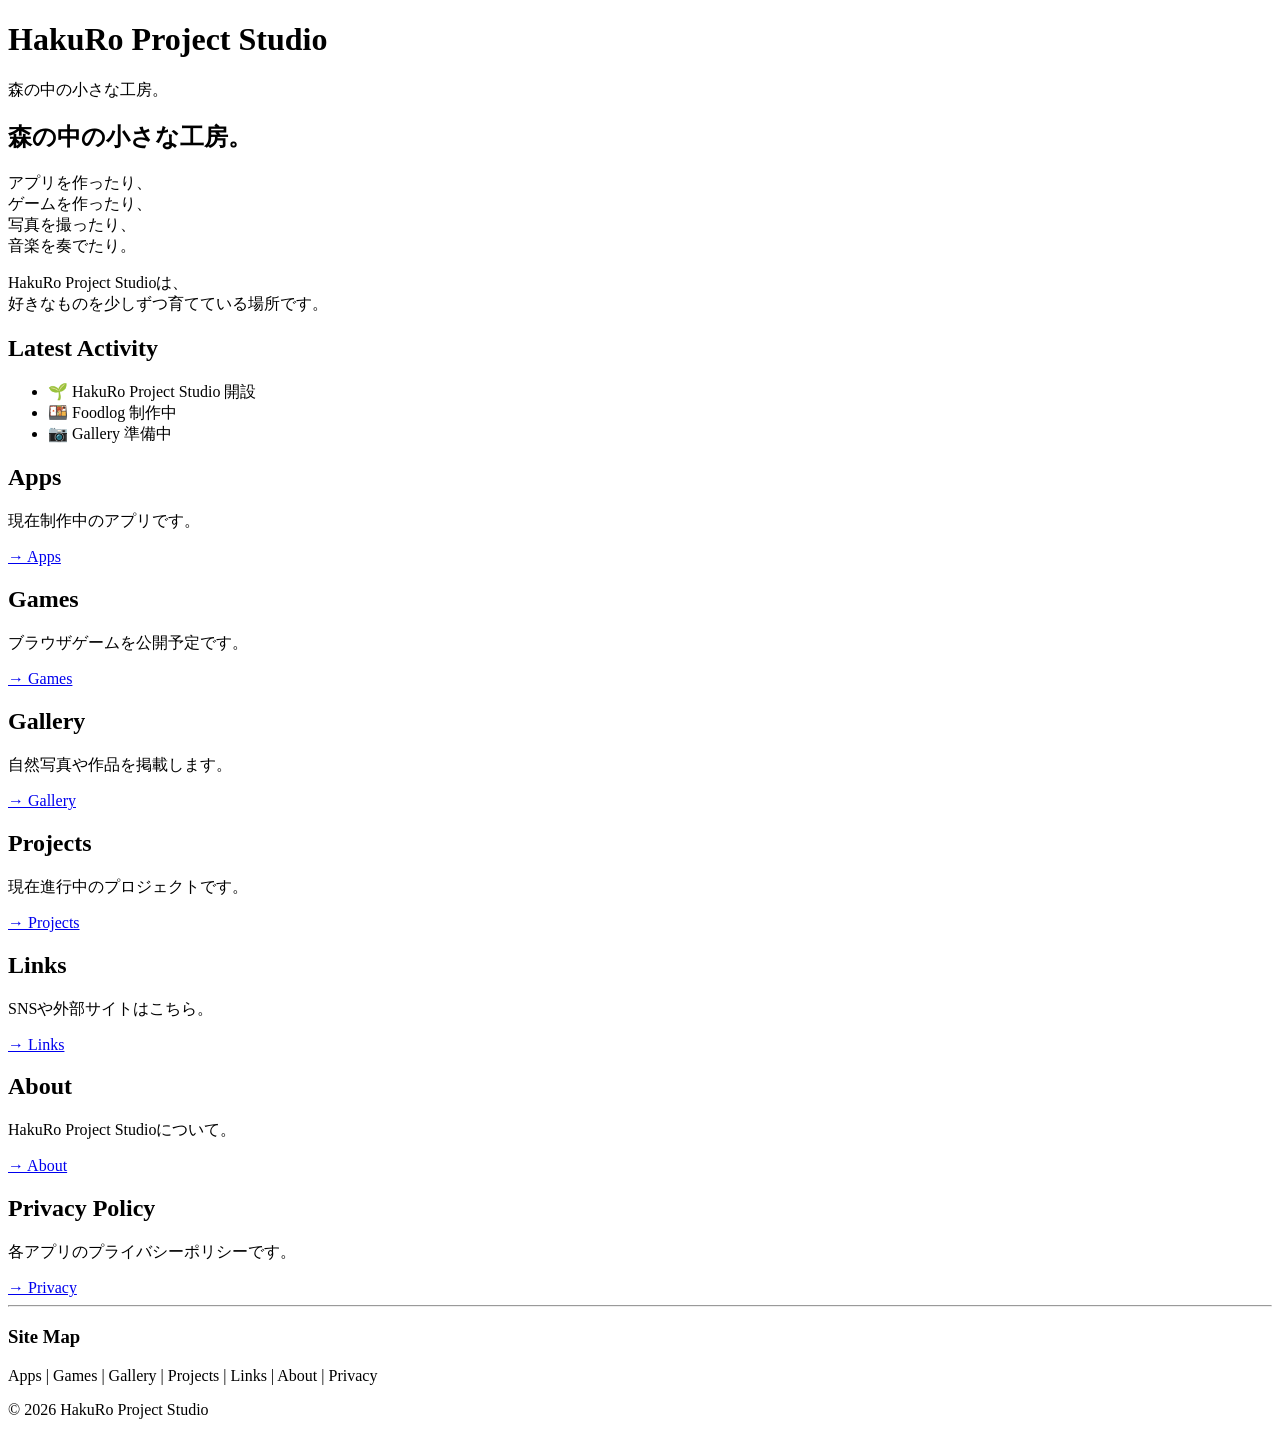
==== index.html @ 590a42d3 "index.html を更新" ====
<!DOCTYPE html>
<html lang="ja">

<head>
    <meta charset="UTF-8">
    <meta name="viewport" content="width=device-width, initial-scale=1.0">

    <title>HakuRo Project Studio</title>

    <link rel="stylesheet" href="css/style.css">
</head>

<body>

<header>
    <h1>HakuRo Project Studio</h1>
    <p>森の中の小さな工房。</p>
</header>

<main>
    
<section class="hero">

    <h2>森の中の小さな工房。</h2>

    <p>

        アプリを作ったり、<br>
        ゲームを作ったり、<br>
        写真を撮ったり、<br>
        音楽を奏でたり。

    </p>

    <p>

        HakuRo Project Studioは、<br>
        好きなものを少しずつ育てている場所です。

    </p>

</section>

<section class="card">

<h2>Latest Activity</h2>

<ul>
    <li>🌱 HakuRo Project Studio 開設</li>
    <li>🍱 Foodlog 制作中</li>
    <li>📷 Gallery 準備中</li>
</ul>

</section>

<section class="card">

<h2>Apps</h2>

<p>
現在制作中のアプリです。
</p>

<a href="apps/index.html">
→ Apps
</a>

</section>

<section class="card">

<h2>Games</h2>

<p>
ブラウザゲームを公開予定です。
</p>

<a href="games/index.html">
→ Games
</a>

</section>

<section class="card">

<h2>Gallery</h2>

<p>
自然写真や作品を掲載します。
</p>

<a href="gallery/index.html">
→ Gallery
</a>

</section>

<section class="card">

<h2>Projects</h2>

<p>
現在進行中のプロジェクトです。
</p>

<a href="projects/index.html">
→ Projects
</a>

</section>

<section class="card">

<h2>Links</h2>

<p>
SNSや外部サイトはこちら。
</p>

<a href="links/index.html">
→ Links
</a>

</section>

<section class="card">

<h2>About</h2>

<p>
HakuRo Project Studioについて。
</p>

<a href="about/index.html">
→ About
</a>

</section>

<section class="card">

<h2>Privacy Policy</h2>

<p>
各アプリのプライバシーポリシーです。
</p>

<a href="privacy/index.html">
→ Privacy
</a>

</section>

</main>

<footer>

<hr>

<h3>Site Map</h3>

<p>

Apps |
Games |
Gallery |
Projects |
Links |
About |
Privacy

</p>

<p>

© 2026 HakuRo Project Studio

</p>

</footer>

</body>

</html>
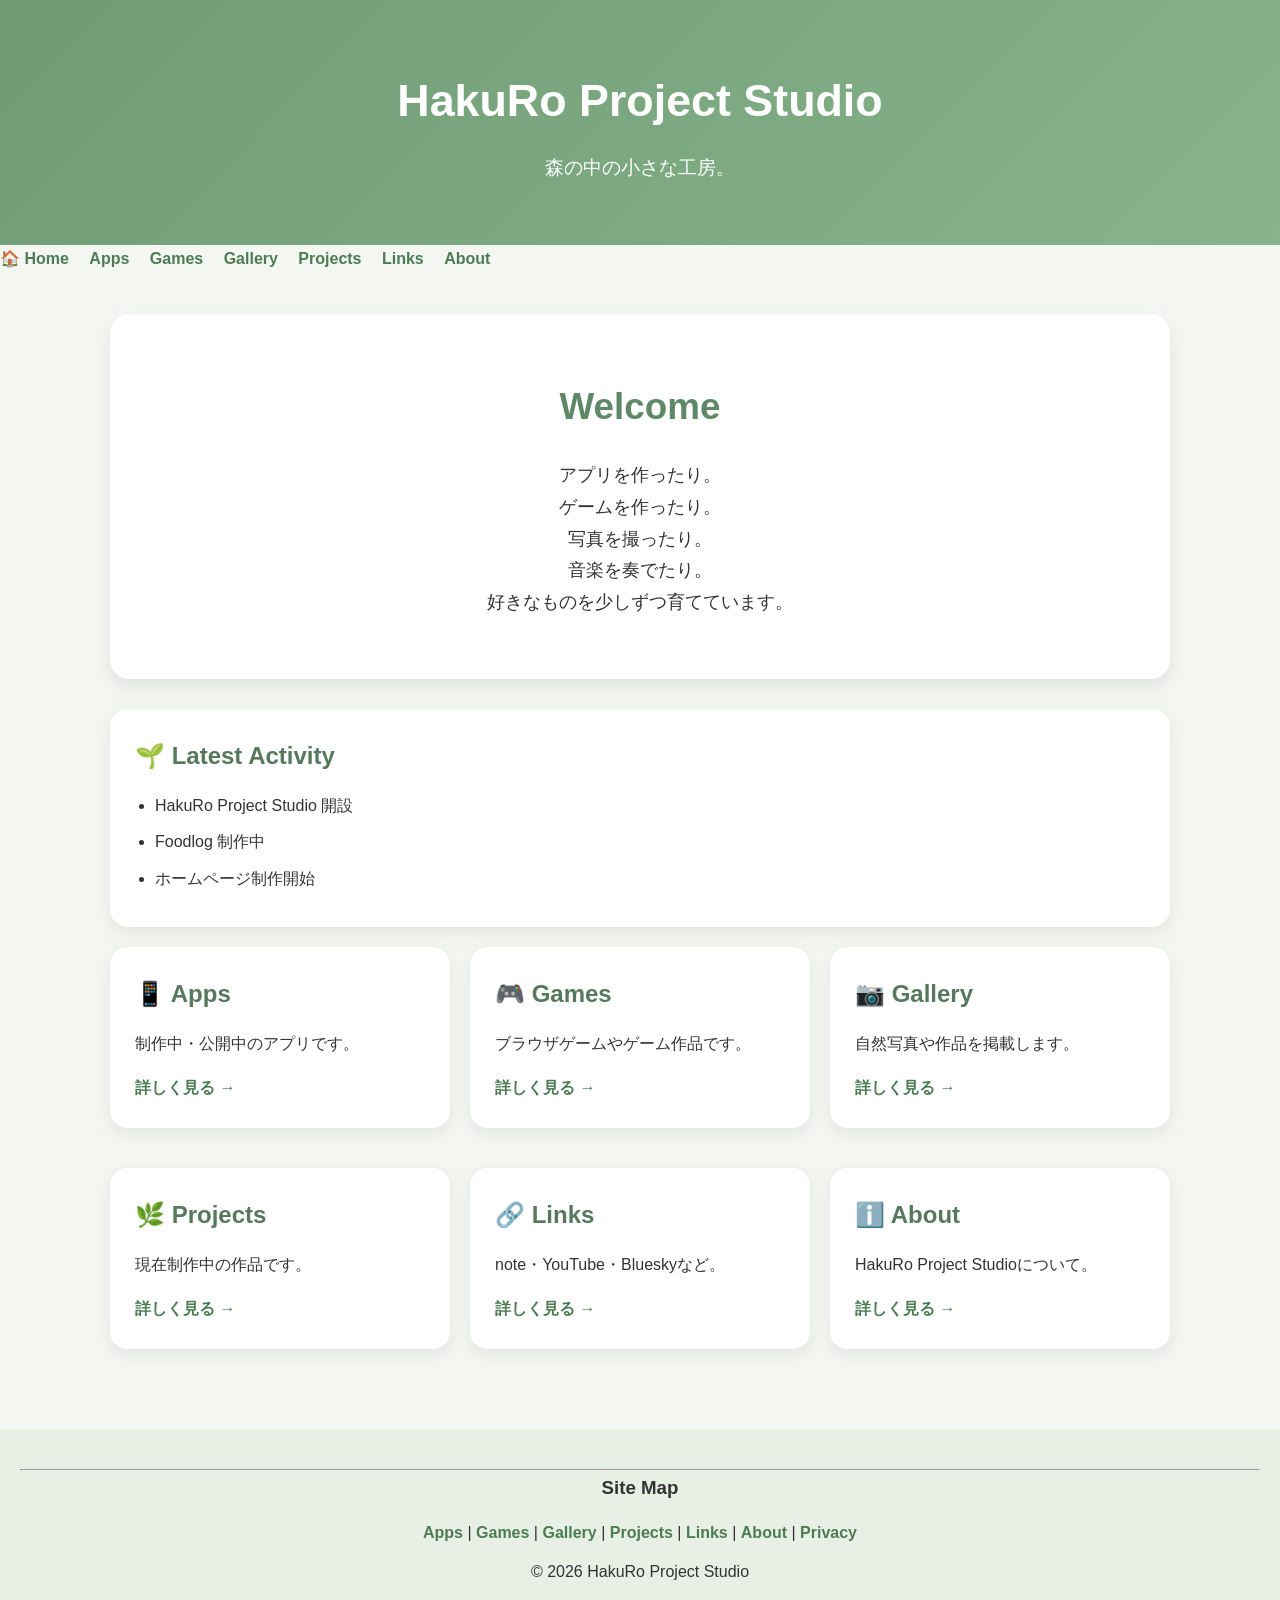
==== commit 8331c8a3: "Update index.html" ====
--- a/index.html
+++ b/index.html
@@ -2,181 +2,225 @@
 <html lang="ja">
 
 <head>
+
     <meta charset="UTF-8">
     <meta name="viewport" content="width=device-width, initial-scale=1.0">
 
     <title>HakuRo Project Studio</title>
 
     <link rel="stylesheet" href="css/style.css">
+
 </head>
 
 <body>
 
 <header>
+
     <h1>HakuRo Project Studio</h1>
+
     <p>森の中の小さな工房。</p>
+
 </header>
 
+<nav>
+
+    <a href="index.html">🏠 Home</a>
+
+    　<a href="apps/index.html">Apps</a>
+
+    　<a href="games/index.html">Games</a>
+
+    　<a href="gallery/index.html">Gallery</a>
+
+    　<a href="projects/index.html">Projects</a>
+
+    　<a href="links/index.html">Links</a>
+
+    　<a href="about/index.html">About</a>
+
+</nav>
+
 <main>
-    
-<section class="hero">
-
-    <h2>森の中の小さな工房。</h2>
-
-    <p>
-
-        アプリを作ったり、<br>
-        ゲームを作ったり、<br>
-        写真を撮ったり、<br>
-        音楽を奏でたり。
-
-    </p>
-
-    <p>
-
-        HakuRo Project Studioは、<br>
-        好きなものを少しずつ育てている場所です。
-
-    </p>
-
-</section>
-
-<section class="card">
-
-<h2>Latest Activity</h2>
-
-<ul>
-    <li>🌱 HakuRo Project Studio 開設</li>
-    <li>🍱 Foodlog 制作中</li>
-    <li>📷 Gallery 準備中</li>
-</ul>
-
-</section>
-
-<section class="card">
-
-<h2>Apps</h2>
+
+    <section class="hero">
+
+        <h2>Welcome</h2>
+
+        <p>
+
+            アプリを作ったり。<br>
+            ゲームを作ったり。<br>
+            写真を撮ったり。<br>
+            音楽を奏でたり。
+
+        </p>
+
+        <p>
+
+            好きなものを少しずつ育てています。
+
+        </p>
+
+    </section>
+
+    <section class="card">
+
+        <h2>🌱 Latest Activity</h2>
+
+        <ul>
+
+            <li>HakuRo Project Studio 開設</li>
+            <li>Foodlog 制作中</li>
+            <li>ホームページ制作開始</li>
+
+        </ul>
+
+    </section>
+
+    <div class="grid">
+
+        <section class="card">
+
+            <h2>📱 Apps</h2>
+
+            <p>
+
+                制作中・公開中のアプリです。
+
+            </p>
+
+            <a href="apps/index.html">
+
+                詳しく見る →
+
+            </a>
+
+        </section>
+
+        <section class="card">
+
+            <h2>🎮 Games</h2>
+
+            <p>
+
+                ブラウザゲームやゲーム作品です。
+
+            </p>
+
+            <a href="games/index.html">
+
+                詳しく見る →
+
+            </a>
+
+        </section>
+
+        <section class="card">
+
+            <h2>📷 Gallery</h2>
+
+            <p>
+
+                自然写真や作品を掲載します。
+
+            </p>
+
+            <a href="gallery/index.html">
+
+                詳しく見る →
+
+            </a>
+
+        </section>
+
+        <section class="card">
+
+            <h2>🌿 Projects</h2>
+
+            <p>
+
+                現在制作中の作品です。
+
+            </p>
+
+            <a href="projects/index.html">
+
+                詳しく見る →
+
+            </a>
+
+        </section>
+
+        <section class="card">
+
+            <h2>🔗 Links</h2>
+
+            <p>
+
+                note・YouTube・Blueskyなど。
+
+            </p>
+
+            <a href="links/index.html">
+
+                詳しく見る →
+
+            </a>
+
+        </section>
+
+        <section class="card">
+
+            <h2>ℹ️ About</h2>
+
+            <p>
+
+                HakuRo Project Studioについて。
+
+            </p>
+
+            <a href="about/index.html">
+
+                詳しく見る →
+
+            </a>
+
+        </section>
+
+    </div>
+
+</main>
+
+<footer>
+
+<hr>
+
+<h3>Site Map</h3>
 
 <p>
-現在制作中のアプリです。
+
+<a href="apps/index.html">Apps</a> |
+
+<a href="games/index.html">Games</a> |
+
+<a href="gallery/index.html">Gallery</a> |
+
+<a href="projects/index.html">Projects</a> |
+
+<a href="links/index.html">Links</a> |
+
+<a href="about/index.html">About</a> |
+
+<a href="privacy/index.html">Privacy</a>
+
 </p>
 
-<a href="apps/index.html">
-→ Apps
-</a>
-
-</section>
-
-<section class="card">
-
-<h2>Games</h2>
-
 <p>
-ブラウザゲームを公開予定です。
+
+© 2026 HakuRo Project Studio
+
 </p>
 
-<a href="games/index.html">
-→ Games
-</a>
-
-</section>
-
-<section class="card">
-
-<h2>Gallery</h2>
-
-<p>
-自然写真や作品を掲載します。
-</p>
-
-<a href="gallery/index.html">
-→ Gallery
-</a>
-
-</section>
-
-<section class="card">
-
-<h2>Projects</h2>
-
-<p>
-現在進行中のプロジェクトです。
-</p>
-
-<a href="projects/index.html">
-→ Projects
-</a>
-
-</section>
-
-<section class="card">
-
-<h2>Links</h2>
-
-<p>
-SNSや外部サイトはこちら。
-</p>
-
-<a href="links/index.html">
-→ Links
-</a>
-
-</section>
-
-<section class="card">
-
-<h2>About</h2>
-
-<p>
-HakuRo Project Studioについて。
-</p>
-
-<a href="about/index.html">
-→ About
-</a>
-
-</section>
-
-<section class="card">
-
-<h2>Privacy Policy</h2>
-
-<p>
-各アプリのプライバシーポリシーです。
-</p>
-
-<a href="privacy/index.html">
-→ Privacy
-</a>
-
-</section>
-
-</main>
-
-<footer>
-
-<hr>
-
-<h3>Site Map</h3>
-
-<p>
-
-Apps |
-Games |
-Gallery |
-Projects |
-Links |
-About |
-Privacy
-
-</p>
-
-<p>
-
-© 2026 HakuRo Project Studio
-
-</p>
-
 </footer>
 
 </body>
--- a/css/style.css
+++ b/css/style.css
@@ -0,0 +1,457 @@
+/* ===========================
+   HakuRo Project Studio
+   Style v0.2
+=========================== */
+
+* {
+    margin: 0;
+    padding: 0;
+    box-sizing: border-box;
+}
+
+body {
+
+    font-family: "Yu Gothic", sans-serif;
+    background: #f4f7f1;
+    color: #333;
+    line-height: 1.8;
+
+}
+
+/* -------------------------
+   Header
+------------------------- */
+
+header {
+
+    background: linear-gradient(135deg,#6f9c74,#88b48c);
+
+    color: white;
+
+    text-align: center;
+
+    padding: 60px 20px;
+
+}
+
+header h1 {
+
+    font-size: 2.8rem;
+
+    margin-bottom: 10px;
+
+}
+
+header p {
+
+    font-size: 1.2rem;
+
+}
+
+/* -------------------------
+   Main
+------------------------- */
+
+main {
+
+    max-width: 1100px;
+
+    margin: 40px auto;
+
+    padding: 0 20px;
+
+}
+
+/* -------------------------
+   Hero
+------------------------- */
+
+.hero {
+
+    background: white;
+
+    border-radius: 20px;
+
+    padding: 60px 30px;
+
+    margin-bottom: 30px;
+
+    text-align: center;
+
+    box-shadow: 0 8px 20px rgba(0,0,0,.08);
+
+}
+
+.hero h2 {
+
+    color: #5f8966;
+
+    font-size: 2.3rem;
+
+    margin-bottom: 20px;
+
+}
+
+.hero p {
+
+    font-size: 1.1rem;
+
+}
+
+/* -------------------------
+   Grid
+------------------------- */
+
+.grid {
+
+    display: grid;
+
+    grid-template-columns: repeat(auto-fit,minmax(280px,1fr));
+
+    gap: 20px;
+
+}
+
+/* -------------------------
+   Card
+------------------------- */
+
+.card {
+
+    background: white;
+
+    border-radius: 18px;
+
+    padding: 25px;
+
+    box-shadow: 0 5px 18px rgba(0,0,0,.08);
+
+    margin-bottom: 20px;
+
+    transition: .25s;
+
+}
+
+.card:hover {
+
+    transform: translateY(-5px);
+
+    box-shadow: 0 12px 24px rgba(0,0,0,.12);
+
+}
+
+.card h2 {
+
+    color: #56785c;
+
+    margin-bottom: 15px;
+
+}
+
+.card p {
+
+    margin-bottom: 15px;
+
+}
+
+/* -------------------------
+   List
+------------------------- */
+
+ul {
+
+    padding-left: 20px;
+
+}
+
+li {
+
+    margin: 8px 0;
+
+}
+
+/* -------------------------
+   Link
+------------------------- */
+
+a {
+
+    color: #4c7c53;
+
+    text-decoration: none;
+
+    font-weight: bold;
+
+}
+
+a:hover {
+
+    color: #7fa883;
+
+}
+
+/* -------------------------
+   Footer
+------------------------- */
+
+footer {
+
+    margin-top: 60px;
+
+    padding: 40px 20px;
+
+    background: #e8efe5;
+
+    text-align: center;
+
+}
+
+footer h3 {
+
+    margin-bottom: 15px;
+
+}
+
+footer p {
+
+    margin: 10px 0;
+
+}
+
+/* -------------------------
+   Smartphone
+------------------------- */
+
+@media (max-width:700px){
+
+header{
+
+    padding:45px 20px;
+
+}
+
+header h1{
+
+    font-size:2rem;
+
+}
+
+.hero{
+
+    padding:40px 20px;
+
+}
+
+.hero h2{
+
+    font-size:1.8rem;
+
+}
+
+}
+
+/* -------------------------
+   App Page
+------------------------- */
+
+.app-icon{
+
+    width:140px;
+
+    height:140px;
+
+    margin:0 auto 25px;
+
+    border-radius:30px;
+
+    background:#dfe8dc;
+
+    display:flex;
+
+    justify-content:center;
+
+    align-items:center;
+
+    color:#56785c;
+
+    font-weight:bold;
+
+}
+
+.app-image{
+
+    height:240px;
+
+    border-radius:18px;
+
+    background:#eef3ea;
+
+    display:flex;
+
+    justify-content:center;
+
+    align-items:center;
+
+    color:#56785c;
+
+}
+
+/* -------------------------
+   Breadcrumb
+------------------------- */
+
+.breadcrumb{
+
+    max-width:1100px;
+
+    margin:0 auto 25px;
+
+    padding:0 5px;
+
+    font-size:0.95rem;
+
+    color:#666;
+
+}
+
+.breadcrumb a{
+
+    color:#5f8966;
+
+    text-decoration:none;
+
+}
+
+.breadcrumb a:hover{
+
+    text-decoration:underline;
+
+}
+
+.breadcrumb span{
+
+    margin:0 6px;
+
+}
+
+/* =========================
+   App Cards
+========================= */
+
+.app-card {
+
+    display: flex;
+
+    align-items: center;
+
+    gap: 20px;
+
+    padding: 20px;
+
+}
+
+.app-icon {
+
+    width: 80px;
+
+    height: 80px;
+
+    border-radius: 20px;
+
+    background: #f3f3f3;
+
+    border: 2px dashed #cccccc;
+
+    flex-shrink: 0;
+
+}
+
+.app-info {
+
+    flex: 1;
+
+}
+
+.app-info h2 {
+
+    margin: 0 0 10px;
+
+}
+
+.app-info p {
+
+    margin: 6px 0;
+
+}
+
+.app-link {
+
+    display: inline-block;
+
+    margin-top: 12px;
+
+    color: #4f7c54;
+
+    text-decoration: none;
+
+    font-weight: bold;
+
+}
+
+.app-link:hover {
+
+    text-decoration: underline;
+
+}
+
+/* ===========================
+   Status
+=========================== */
+
+.status{
+
+    display:inline-block;
+
+    margin-top:12px;
+
+    padding:5px 12px;
+
+    border-radius:999px;
+
+    background:#e8f4ea;
+
+    color:#2f6d3f;
+
+    font-size:0.9rem;
+
+    font-weight:bold;
+
+}
+
+/* ===========================
+   App Detail Header
+=========================== */
+
+.app-detail-header{
+
+    display:flex;
+
+    align-items:center;
+
+    gap:24px;
+
+    margin-top:20px;
+
+}
+
+@media (max-width:700px){
+
+    .app-detail-header{
+
+        flex-direction:column;
+
+        text-align:center;
+
+    }
+
+}
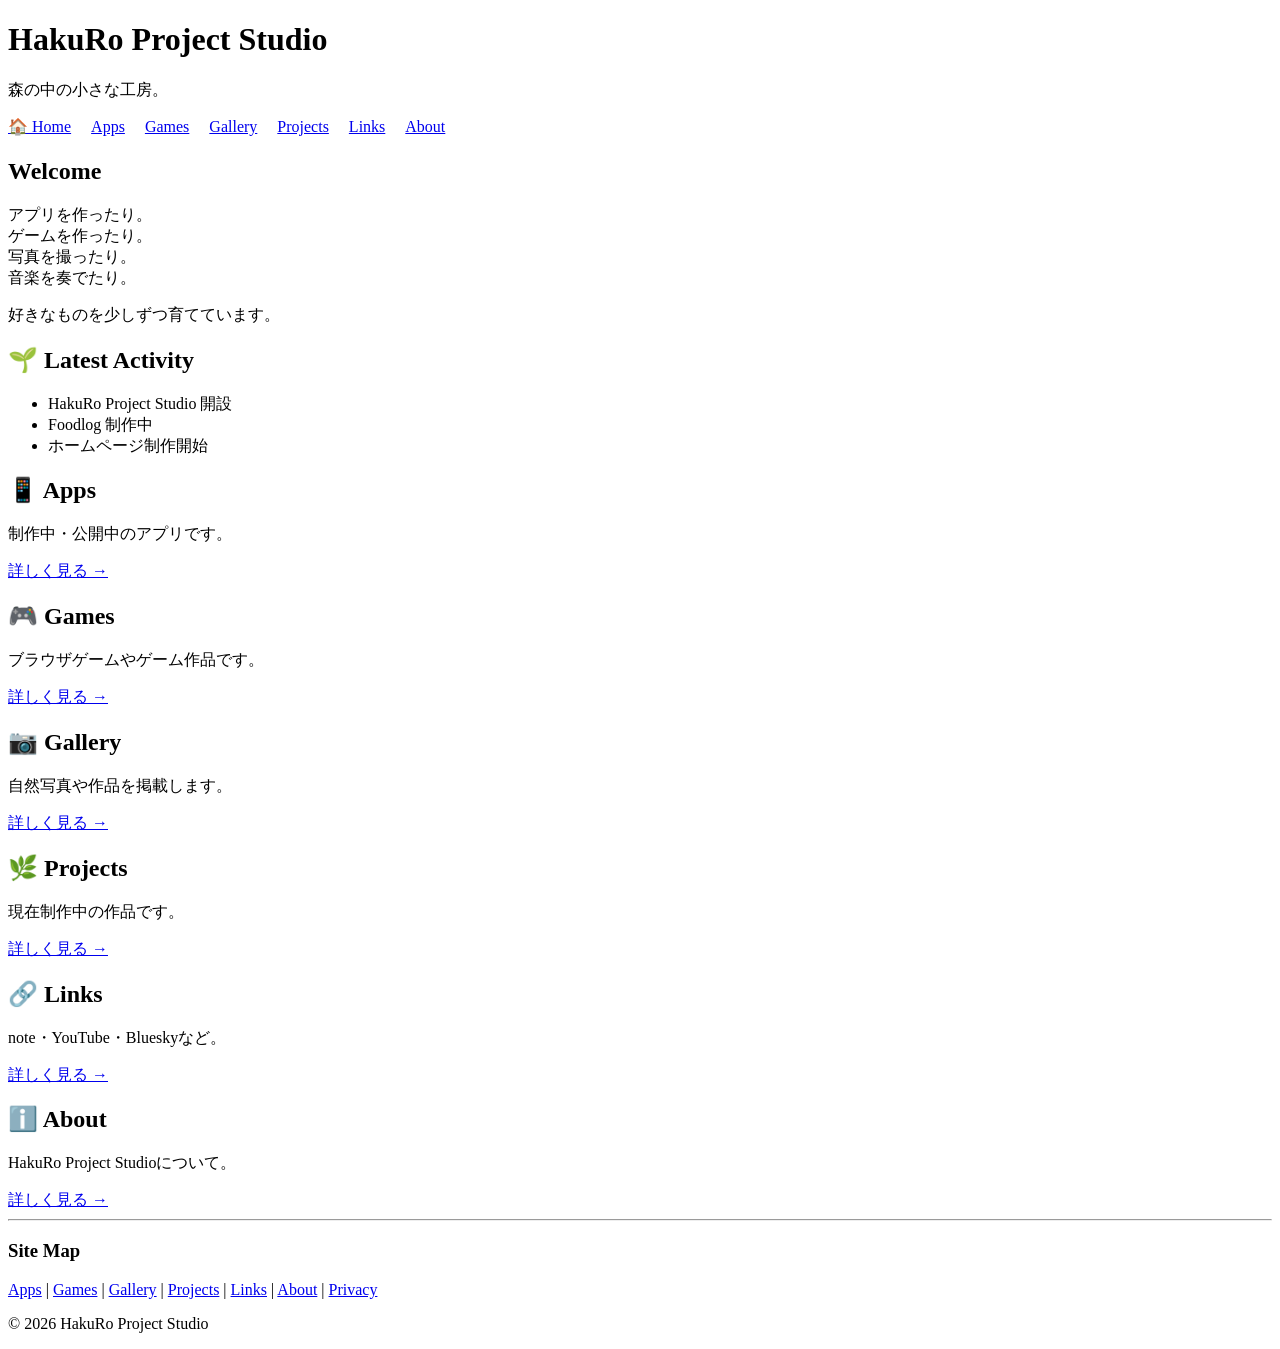
==== commit 741995b6: "Update index.html" ====
--- a/index.html
+++ b/index.html
@@ -8,7 +8,13 @@
 
     <title>HakuRo Project Studio</title>
 
-    <link rel="stylesheet" href="css/style.css">
+   <link rel="stylesheet" href="css/base.css">
+<link rel="stylesheet" href="css/layout.css">
+<link rel="stylesheet" href="css/components.css">
+<link rel="stylesheet" href="css/apps.css">
+<link rel="stylesheet" href="css/gallery.css">
+<link rel="stylesheet" href="css/carousel.css">
+<link rel="stylesheet" href="css/responsive.css">
 
 </head>
 
--- a/css/gallery.css
+++ b/css/gallery.css
@@ -0,0 +1,5 @@
+/* ==========================
+   Gallery
+========================== */
+
+/* ここにGallery専用CSSを追加していく */
